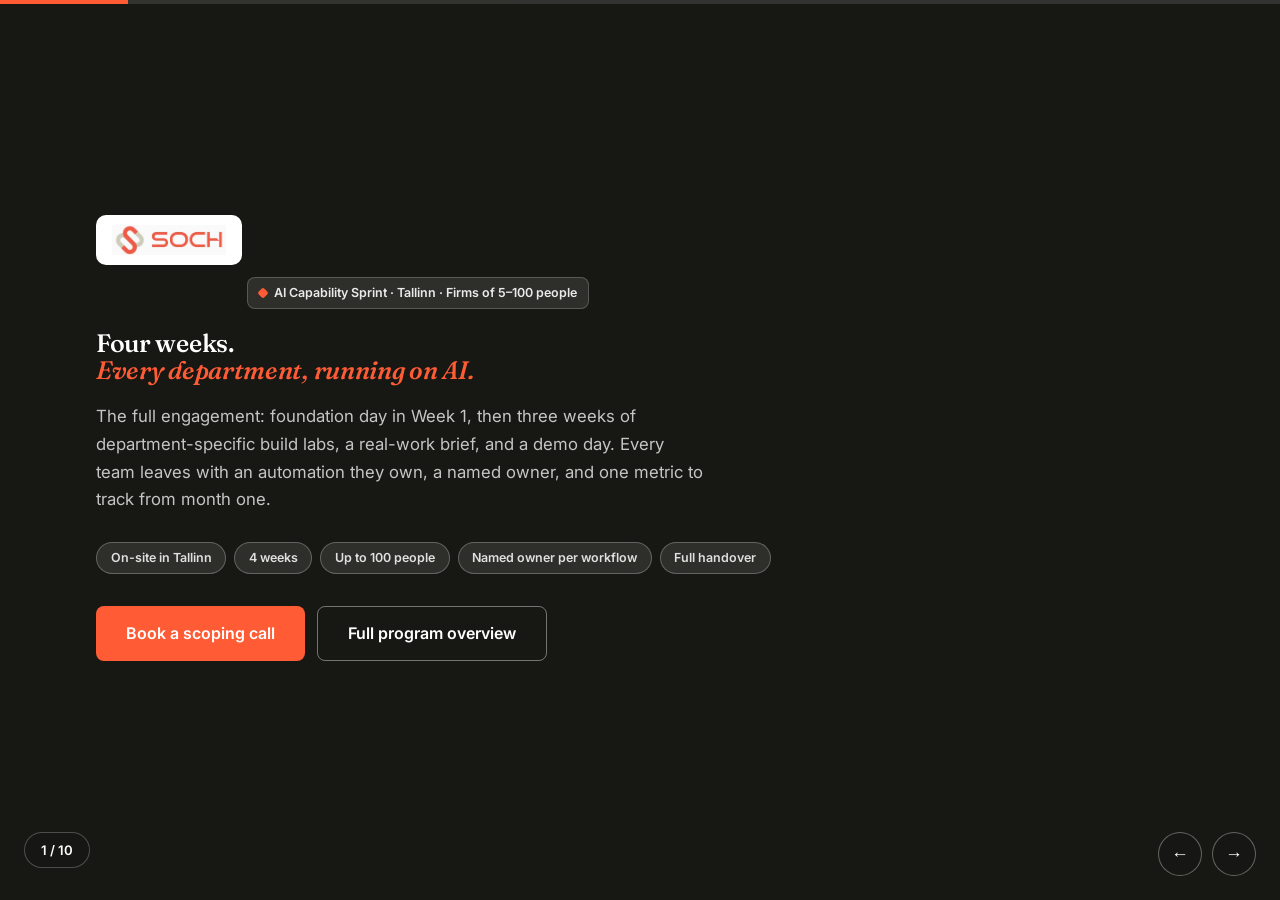
==== ai-capability-sprint.html @ d1f8614a "Update: Redesign all pages to match sochcatalystweb design system - New shared design system: assets" ====
<!DOCTYPE html>
<html lang="en">
<head>
<meta charset="UTF-8">
<meta name="viewport" content="width=device-width, initial-scale=1.0">
<title>AI Capability Sprint — Soch</title>
<meta name="description" content="Four weeks. Every department builds its own automation. Named owner per workflow, one metric per team, full handover — Tallinn firms of 5–100 people.">
<link rel="preconnect" href="https://fonts.googleapis.com">
<link rel="preconnect" href="https://fonts.gstatic.com" crossorigin>
<link href="https://fonts.googleapis.com/css2?family=Fraunces:ital,opsz,wght@0,9..144,400;0,9..144,540;1,9..144,540&family=Inter:wght@400;500;600;700&display=swap" rel="stylesheet">
<style>
:root{
  --brand:#ff5c35;--brand-dark:#e8431b;
  --ink:#1c2b26;--slate:#4c534f;--muted:#7a817d;
  --mist:#f6f2ea;--line:#e7e2d7;
  --forest:#103129;--charcoal:#171814;
  --white:#ffffff;
  --ease:cubic-bezier(0.22,1,0.36,1);
}
*{margin:0;padding:0;box-sizing:border-box}
html,body{height:100%;overflow:hidden}
body{font-family:'Inter',ui-sans-serif,system-ui,sans-serif;font-size:1.05rem;line-height:1.6;background:var(--charcoal);color:var(--slate);-webkit-font-smoothing:antialiased}
h1,h2,h3{font-family:'Fraunces',Georgia,serif;font-weight:540;letter-spacing:-0.012em;line-height:1.08;color:var(--ink)}
h1{font-size:clamp(2.2rem,1.4rem+3.2vw,4rem)}
h2{font-size:clamp(1.7rem,1.2rem+2vw,2.8rem)}
h3{font-size:clamp(1.1rem,1rem+0.4vw,1.4rem);font-weight:560}
img{display:block;max-width:100%}

/* progress bar */
#progress-track{position:fixed;top:0;left:0;height:4px;width:100%;background:rgba(255,255,255,.12);z-index:49}
#progress{position:fixed;top:0;left:0;height:4px;width:0;background:var(--brand);z-index:50;transition:width .4s var(--ease)}

/* slide deck */
.track{display:flex;height:100dvh;transition:transform .55s cubic-bezier(.65,0,.35,1)}
.slide{min-width:100%;height:100dvh;overflow-y:auto;display:flex;align-items:center;justify-content:center;padding:4rem 1.5rem 5.5rem}
.inner{max-width:68rem;width:100%}

/* slide themes */
.slide-dark{background:var(--charcoal);color:var(--white)}
.slide-dark h1,.slide-dark h2,.slide-dark h3{color:var(--white)}
.slide-forest{background:var(--forest);color:var(--white)}
.slide-forest h1,.slide-forest h2,.slide-forest h3{color:var(--white)}
.slide-light{background:var(--mist);color:var(--ink)}
.slide-white{background:var(--white);color:var(--ink)}

/* eyebrow */
.eyebrow{display:inline-flex;align-items:center;gap:.45rem;font-size:.78rem;font-weight:600;color:var(--ink);background:var(--white);border:1px solid var(--line);border-radius:8px;padding:.3rem .7rem;margin-bottom:1.25rem}
.eyebrow::before{content:'';width:.5rem;height:.5rem;border-radius:2px;background:var(--brand);transform:rotate(45deg);flex-shrink:0}
.slide-dark .eyebrow,.slide-forest .eyebrow{background:rgba(255,255,255,.1);border-color:rgba(255,255,255,.2);color:rgba(255,255,255,.9)}
.slide-dark .eyebrow::before,.slide-forest .eyebrow::before{background:var(--brand)}

.lead{font-size:clamp(1rem,.95rem+.28vw,1.15rem);line-height:1.65;color:var(--slate)}
.slide-dark .lead,.slide-forest .lead{color:rgba(255,255,255,.75)}

/* logo tile */
.logo-tile{display:inline-block;background:var(--white);border-radius:10px;padding:.625rem 1rem;margin-bottom:2rem}
.logo-tile img{height:30px;display:block}

/* brand accent */
.text-brand{color:var(--brand)}
.italic{font-style:italic}

/* chips */
.chips{display:flex;gap:.5rem;flex-wrap:wrap;margin-top:1.75rem}
.chip{display:inline-flex;align-items:center;font-size:.78rem;font-weight:600;color:var(--ink);background:var(--white);border:1px solid var(--line);border-radius:9999px;padding:.3rem .85rem}
.slide-dark .chip,.slide-forest .chip{color:rgba(255,255,255,.85);background:rgba(255,255,255,.1);border-color:rgba(255,255,255,.25)}

/* buttons */
.btn{display:inline-flex;align-items:center;font-size:.95rem;font-weight:600;padding:.72rem 1.5rem;border-radius:.5rem;text-decoration:none;border:none;cursor:pointer;transition:transform .15s,box-shadow .15s,background .2s}
.btn-primary{background:var(--brand);color:#fff}
.btn-primary:hover{background:var(--brand-dark);transform:translateY(-1px);box-shadow:0 8px 20px -4px rgba(255,92,53,.35)}
.btn-outline-light{background:transparent;color:#fff;border:1.5px solid rgba(255,255,255,.4)}
.btn-outline-light:hover{background:rgba(255,255,255,.1)}
.btn-dark{background:var(--ink);color:#fff}
.btn-dark:hover{background:#33403b;transform:translateY(-1px)}
.btn-lg{padding:.875rem 1.875rem;font-size:1rem}
.ctas{display:flex;gap:.75rem;flex-wrap:wrap;margin-top:2rem}

/* rule */
.rule{border-top:1px dashed var(--line);margin:1.25rem 0}
.slide-dark .rule,.slide-forest .rule{border-color:rgba(255,255,255,.15)}

/* grid */
.g2{display:grid;gap:1.25rem;grid-template-columns:repeat(auto-fit,minmax(260px,1fr));margin-top:2rem}
.g3{display:grid;gap:1.25rem;grid-template-columns:repeat(auto-fit,minmax(220px,1fr));margin-top:2rem}
.g4{display:grid;gap:1.25rem;grid-template-columns:repeat(auto-fit,minmax(190px,1fr));margin-top:2rem}

/* cards */
.card{background:var(--white);border:1px solid var(--line);border-radius:.875rem;padding:1.5rem}
.slide-dark .card,.slide-forest .card{background:rgba(255,255,255,.07);border-color:rgba(255,255,255,.15)}
.card h3{color:var(--ink);margin-bottom:.5rem}
.slide-dark .card h3,.slide-forest .card h3{color:#fff}
.card p{font-size:.9rem;color:var(--slate)}
.slide-dark .card p,.slide-forest .card p{color:rgba(255,255,255,.7)}

/* big stat */
.big{font-family:'Fraunces',serif;font-weight:540;font-size:clamp(2.5rem,4vw,3.5rem);color:var(--brand);line-height:1;margin-bottom:.5rem}

/* price */
.price-big{font-family:'Fraunces',serif;font-weight:540;font-size:clamp(2.8rem,5vw,4rem);color:var(--brand);line-height:1;margin:1.5rem 0 .5rem}

/* week badge */
.week-badge{display:inline-block;font-family:'Inter',sans-serif;font-size:.72rem;font-weight:700;letter-spacing:.07em;text-transform:uppercase;color:var(--brand);border:1.5px solid rgba(255,92,53,.3);border-radius:6px;padding:.25rem .65rem;margin-bottom:1rem}
.slide-white .week-badge,.slide-light .week-badge{color:var(--brand)}
.slide-dark .week-badge,.slide-forest .week-badge{color:var(--brand);border-color:rgba(255,92,53,.4)}

/* check list */
.check{list-style:none;margin-top:1.25rem}
.check li{display:flex;align-items:flex-start;gap:.65rem;font-size:.95rem;color:var(--slate);padding:.35rem 0}
.slide-dark .check li,.slide-forest .check li{color:rgba(255,255,255,.8)}
.check li::before{content:'';flex-shrink:0;width:.85rem;height:.5rem;margin-top:.45rem;transform:rotate(-45deg);border-left:2.5px solid var(--brand);border-bottom:2.5px solid var(--brand)}

/* week module */
.week-card{background:var(--white);border:1px solid var(--line);border-radius:.875rem;padding:1.75rem;position:relative}
.slide-dark .week-card,.slide-forest .week-card{background:rgba(255,255,255,.07);border-color:rgba(255,255,255,.15)}
.week-card h3{color:var(--ink);margin:0 0 .5rem;font-size:1.1rem}
.slide-dark .week-card h3,.slide-forest .week-card h3{color:#fff}
.week-card p{font-size:.88rem;color:var(--slate)}
.slide-dark .week-card p,.slide-forest .week-card p{color:rgba(255,255,255,.65)}
.week-num{font-family:'Fraunces',serif;font-size:3rem;font-weight:540;color:var(--brand);opacity:.25;position:absolute;top:.75rem;right:1rem;line-height:1}

/* timeline */
.phases{display:flex;flex-direction:column;gap:1.25rem;margin-top:2rem}
.phase{display:grid;grid-template-columns:6rem 1fr;gap:1.5rem;align-items:start}
.phase-num{font-family:'Fraunces',serif;font-size:1.1rem;font-weight:540;color:var(--brand)}
.phase-label{font-family:'Inter',sans-serif;font-size:.7rem;font-weight:700;letter-spacing:.07em;text-transform:uppercase;color:var(--muted);margin-bottom:.15rem}
.slide-dark .phase-label,.slide-forest .phase-label{color:rgba(255,255,255,.45)}
.phase h3{font-size:1rem;margin-bottom:.25rem;font-family:'Inter',sans-serif;font-weight:600}
.phase p{font-size:.88rem;color:var(--slate)}
.slide-dark .phase p,.slide-forest .phase p{color:rgba(255,255,255,.65)}
.slide-light .phase h3,.slide-white .phase h3{color:var(--ink)}
.slide-dark .phase h3,.slide-forest .phase h3{color:#fff}
.rule-h{border-top:1px dashed rgba(255,255,255,.15);margin:.75rem 0}
.slide-white .rule-h,.slide-light .rule-h{border-color:var(--line)}

/* HUD */
.hud{position:fixed;bottom:1.5rem;right:1.5rem;display:flex;gap:.625rem;z-index:60}
.hud button{width:2.75rem;height:2.75rem;border-radius:50%;border:1.5px solid rgba(244,243,237,.35);background:rgba(23,24,20,.7);color:#fff;font-size:1.1rem;cursor:pointer;display:flex;align-items:center;justify-content:center;transition:background .15s,border-color .15s;backdrop-filter:blur(6px)}
.hud button:hover{background:var(--brand);border-color:var(--brand)}
#counter{position:fixed;bottom:2rem;left:1.5rem;z-index:60;font-family:'Inter',sans-serif;font-weight:600;font-size:.82rem;color:#fff;background:rgba(23,24,20,.7);border:1.5px solid rgba(244,243,237,.25);padding:.4rem 1rem;border-radius:9999px;backdrop-filter:blur(6px)}

@media(max-width:640px){.slide{padding:3.5rem 1.25rem 6rem}.hud button{width:2.5rem;height:2.5rem}.phase{grid-template-columns:1fr}}
</style>
</head>
<body>

<div id="progress-track"></div>
<div id="progress"></div>

<div class="track" id="track">

  <!-- 1 · HERO -->
  <section class="slide slide-dark">
    <div class="inner">
      <div class="logo-tile"><img src="assets/logo-lockup.png" alt="Soch"></div>
      <span class="eyebrow">AI Capability Sprint · Tallinn · Firms of 5–100 people</span>
      <h1>Four weeks.<br><em class="italic text-brand">Every department, running on AI.</em></h1>
      <p class="lead" style="margin-top:1.25rem;max-width:38rem">The full engagement: foundation day in Week 1, then three weeks of department-specific build labs, a real-work brief, and a demo day. Every team leaves with an automation they own, a named owner, and one metric to track from month one.</p>
      <div class="chips">
        <span class="chip">On-site in Tallinn</span>
        <span class="chip">4 weeks</span>
        <span class="chip">Up to 100 people</span>
        <span class="chip">Named owner per workflow</span>
        <span class="chip">Full handover</span>
      </div>
      <div class="ctas">
        <a class="btn btn-primary btn-lg" href="index.html#enquire">Book a scoping call</a>
        <a class="btn btn-outline-light btn-lg" href="index.html#program">Full program overview</a>
      </div>
    </div>
  </section>

  <!-- 2 · WHAT IS THIS -->
  <section class="slide slide-light">
    <div class="inner">
      <span class="eyebrow">The track</span>
      <h2>Setup Day is week one.<br><em class="italic text-brand">The Sprint is all four.</em></h2>
      <p class="lead" style="margin-top:1rem;max-width:42rem">The AI Setup Day installs the foundation — Claude on every device, Workspace connected, first automations running. The Capability Sprint extends that into a structured four-week programme where each department builds its own capability on its own real work.</p>
      <div class="g2" style="margin-top:2rem">
        <div class="card">
          <h3>AI Setup Day alone</h3>
          <p>One on-site day. Everyone set up. Good if you want the foundation fast and your team will take it forward independently.</p>
        </div>
        <div class="card">
          <h3>AI Capability Sprint (this)</h3>
          <p>Four weeks. Each department builds its own assistant on its actual work — not toy examples. Ends with a demo day and a handover pack the firm owns permanently.</p>
        </div>
      </div>
    </div>
  </section>

  <!-- 3 · THE FOUR WEEKS -->
  <section class="slide slide-white">
    <div class="inner">
      <span class="eyebrow">The programme</span>
      <h2>Four weeks.<br><em class="italic text-brand">Structured to stick.</em></h2>
      <div class="g4" style="margin-top:2rem">
        <div class="week-card"><div class="week-num">1</div><span class="week-badge">Week 1</span><h3>Foundation Day</h3><p>On-site in Tallinn. Claude on every device, Workspace connected, n8n workspace stood up, first automation live. Data-handling walkthrough + AI use policy.</p></div>
        <div class="week-card"><div class="week-num">2</div><span class="week-badge">Week 2</span><h3>Build Labs</h3><p>Each department splits into tracks and builds its own assistant — drafting, analysis, client comms, reporting. Every lab runs on your real work and real documents.</p></div>
        <div class="week-card"><div class="week-num">3</div><span class="week-badge">Week 3</span><h3>Real-Work Brief</h3><p>Each person runs one real deliverable through the new setup during a normal week. Time logged before and after. Review session tunes what didn't work perfectly.</p></div>
        <div class="week-card"><div class="week-num">4</div><span class="week-badge">Week 4</span><h3>Demo Day</h3><p>Each team demos its automation to the whole firm. Named owners confirmed, metrics set. Handover pack delivered — prompts, workflows, policies — owned in-house forever.</p></div>
      </div>
    </div>
  </section>

  <!-- 4 · WEEK 1 DETAIL -->
  <section class="slide slide-dark">
    <div class="inner">
      <span class="eyebrow">Week 1 · Foundation Day</span>
      <h2>Everyone set up.<br><em class="italic text-brand">Before we leave the building.</em></h2>
      <p class="lead" style="margin-top:1rem;max-width:40rem">The foundation day is the same across all industries and firm sizes. By the end of 3.5 hours on-site, every person in the session has:</p>
      <div class="g2" style="margin-top:1.75rem">
        <div class="card">
          <ul class="check">
            <li>Claude Code installed and configured on their device</li>
            <li>Google Workspace fully connected (Gmail, Drive, Sheets, Calendar)</li>
            <li>Their firm's n8n workspace stood up and tested</li>
          </ul>
        </div>
        <div class="card">
          <ul class="check">
            <li>At least one automation running on their actual work</li>
            <li>Data-handling and confidentiality walkthrough completed</li>
            <li>Firm's one-page AI use policy reviewed and adopted</li>
            <li>Clear next step per person going into Week 2</li>
          </ul>
        </div>
      </div>
    </div>
  </section>

  <!-- 5 · WEEK 2 DETAIL -->
  <section class="slide slide-forest">
    <div class="inner">
      <span class="eyebrow">Week 2 · Build Labs</span>
      <h2>Each team builds<br><em class="italic text-brand">its own assistant.</em></h2>
      <p class="lead" style="margin-top:1rem;max-width:42rem">The firm splits into department tracks. Each track works through hands-on labs on its actual work — fully guided at first, independent by the end of the session. What gets built depends on the industry curriculum:</p>
      <div class="g2" style="margin-top:1.75rem">
        <div class="card"><h3>Law firms</h3><p>Drafting engine on your templates + precedents, document review, research memo protocol, insolvency filing automation.</p></div>
        <div class="card"><h3>Accounting &amp; fintech</h3><p>Document intake &amp; classification, client communication desk, month-end close assistant, onboarding &amp; KYC pack builder.</p></div>
        <div class="card"><h3>HR &amp; recruitment</h3><p>CV screening against your scorecards, interview-note synthesis, outreach in each consultant's voice, market mapping &amp; longlists.</p></div>
        <div class="card"><h3>Marketing &amp; creative</h3><p>Tone-of-voice engine per client, brief and proposal scaffolding, self-writing client reports, content variant production at scale.</p></div>
      </div>
    </div>
  </section>

  <!-- 6 · WEEK 3 DETAIL -->
  <section class="slide slide-light">
    <div class="inner">
      <span class="eyebrow">Week 3 · Real-Work Brief</span>
      <h2>The week the skill<br><em class="italic text-brand">becomes yours.</em></h2>
      <p class="lead" style="margin-top:1rem;max-width:40rem">This is the week that separates a sprint from a workshop. Each person applies everything from Week 2 to one real client deliverable during a normal working week — with time logged before and after.</p>
      <div class="g3" style="margin-top:2rem">
        <div class="card"><h3>Pick one real thing</h3><p>Not a practice exercise. A live deliverable: a pleading, a month-end report, a role shortlist, a campaign variant pack. Real output, real deadline.</p></div>
        <div class="card"><h3>Log the time</h3><p>Before-and-after time per task. The number that comes out of this week is the metric each team tracks from month one — set against a real baseline.</p></div>
        <div class="card"><h3>Review and tune</h3><p>The review session goes through what worked, what didn't, and where the workflow or prompt needs adjusting. Nothing ships to clients without sign-off.</p></div>
      </div>
    </div>
  </section>

  <!-- 7 · WEEK 4 DETAIL -->
  <section class="slide slide-white">
    <div class="inner">
      <span class="eyebrow">Week 4 · Demo Day &amp; Handover</span>
      <h2>Owned, measured,<br><em class="italic text-brand">handed over.</em></h2>
      <p class="lead" style="margin-top:1rem;max-width:40rem">The final week is a demo and a transfer, not a graduation ceremony. Every automation gets a named owner, a tracked metric, and ends up in a handover pack the firm keeps permanently.</p>
      <div class="phases" style="margin-top:1.75rem">
        <div class="phase">
          <div><div class="phase-label">Morning</div><div class="phase-num">Demo</div></div>
          <div><h3>Each team presents</h3><p>Every department demos its working automation to the whole firm — live, on real work. Named owner introduced alongside each workflow.</p></div>
        </div>
        <div class="rule-h"></div>
        <div class="phase">
          <div><div class="phase-label">Afternoon</div><div class="phase-num">Metrics</div></div>
          <div><h3>One number per team</h3><p>Time-to-shortlist, minutes per client file, drafting hours per matter, report turnaround — each team's metric agreed and baseline logged from the Week 3 brief.</p></div>
        </div>
        <div class="rule-h"></div>
        <div class="phase">
          <div><div class="phase-label">Handover</div><div class="phase-num">Pack</div></div>
          <div><h3>Prompt library, workflows, policy</h3><p>Everything documented and transferred: prompt library, n8n workflow files, AI use policy, scorecard templates, TOV projects — all in your Drive, owned by your team, zero dependency on Soch.</p></div>
        </div>
      </div>
    </div>
  </section>

  <!-- 8 · WHO IT'S FOR -->
  <section class="slide slide-dark">
    <div class="inner">
      <span class="eyebrow">Who this is for</span>
      <h2>The Sprint is the right track<br><em class="italic text-brand">when setup isn't enough.</em></h2>
      <div class="g2" style="margin-top:2rem">
        <div>
          <h3 style="color:#fff;margin-bottom:1rem">This is for you if…</h3>
          <ul class="check">
            <li>You have 5–100 people in your firm</li>
            <li>You want each function to build its own automation — not just use Claude personally</li>
            <li>You want a named owner and a tracked metric from each department</li>
            <li>You want to end with a handover pack your team owns, with no dependency on Soch</li>
            <li>You want a demo day the whole firm attends — proof of capability, not just training</li>
          </ul>
        </div>
        <div>
          <h3 style="color:#fff;margin-bottom:1rem">Consider the Setup Day instead if…</h3>
          <ul class="check">
            <li>You have under 30 people and want everyone set up in a single session</li>
            <li>You're confident your team will self-direct from the foundation</li>
            <li>You'd rather start with a lower commitment and add the build labs later</li>
          </ul>
          <div class="rule"></div>
          <p style="font-size:.88rem;color:rgba(255,255,255,.55)">We'll recommend the right track on the scoping call. If we think the Setup Day is better for your situation, we'll say so.</p>
        </div>
      </div>
    </div>
  </section>

  <!-- 9 · PRICING -->
  <section class="slide slide-forest">
    <div class="inner" style="text-align:center;max-width:44rem">
      <span class="eyebrow">Pricing</span>
      <h2>One flat fee.<br><em class="italic text-brand">Agreed before you commit.</em></h2>
      <div class="price-big">€7,000–12,000</div>
      <p class="lead">Flat, per company, all-in for all four weeks. Where you land in the range depends on team size and how many departments we run in parallel. You get the exact number on the scoping call — before you commit to anything.</p>
      <div class="rule"></div>
      <div class="g3" style="text-align:left">
        <div class="card"><div class="big">4</div><h3>weeks total</h3><p>Foundation day + labs + real-work brief + demo day.</p></div>
        <div class="card"><div class="big">100</div><h3>max team size</h3><p>Larger firms split into department cohorts across the 4 weeks.</p></div>
        <div class="card"><div class="big">0</div><h3>hidden extras</h3><p>No day rates, no scope creep, no ongoing retainer required.</p></div>
      </div>
    </div>
  </section>

  <!-- 10 · NEXT STEP -->
  <section class="slide slide-dark">
    <div class="inner" style="text-align:center;max-width:44rem">
      <span class="eyebrow">Get started</span>
      <h2>Book a 30-minute scoping call.<br><em class="italic text-brand">No commitment required.</em></h2>
      <p class="lead" style="margin-top:1.25rem">We'll confirm the Sprint is the right fit, agree the exact price, set a start date in Tallinn, and tell you which industry curriculum applies to your firm. No obligation — if the Setup Day is better for your size, we'll say so on the call.</p>
      <div class="ctas" style="justify-content:center;margin-top:2rem">
        <a class="btn btn-primary btn-lg" href="index.html#enquire">Book a scoping call</a>
        <a class="btn btn-outline-light btn-lg" href="index.html">Back to full site</a>
      </div>
      <p style="margin-top:1.5rem;font-size:.85rem;color:rgba(255,255,255,.45)">hello@withsoch.com · Tallinn, Estonia</p>
    </div>
  </section>

</div><!-- /track -->

<div id="counter">1 / 10</div>
<div class="hud">
  <button id="prev" aria-label="Previous slide">&#8592;</button>
  <button id="next" aria-label="Next slide">&#8594;</button>
</div>

<script>
(function(){
  var track=document.getElementById('track');
  var slides=track.querySelectorAll('.slide');
  var total=slides.length;
  var cur=0;
  var prog=document.getElementById('progress');
  var counter=document.getElementById('counter');

  function go(n){
    cur=Math.max(0,Math.min(total-1,n));
    track.style.transform='translateX(-'+cur*100+'%)';
    prog.style.width=(((cur+1)/total)*100)+'%';
    counter.textContent=(cur+1)+' / '+total;
  }
  go(0);

  document.getElementById('next').addEventListener('click',function(){go(cur+1);});
  document.getElementById('prev').addEventListener('click',function(){go(cur-1);});

  document.addEventListener('keydown',function(e){
    if(e.key==='ArrowRight'||e.key==='ArrowDown')go(cur+1);
    if(e.key==='ArrowLeft'||e.key==='ArrowUp')go(cur-1);
    if(e.key==='f'||e.key==='F'){if(!document.fullscreenElement)document.documentElement.requestFullscreen();else document.exitFullscreen();}
  });

  var tx=0;
  document.addEventListener('touchstart',function(e){tx=e.touches[0].clientX;},{passive:true});
  document.addEventListener('touchend',function(e){
    var dx=e.changedTouches[0].clientX-tx;
    if(Math.abs(dx)>50){go(dx<0?cur+1:cur-1);}
  },{passive:true});
})();
</script>
</body>
</html>
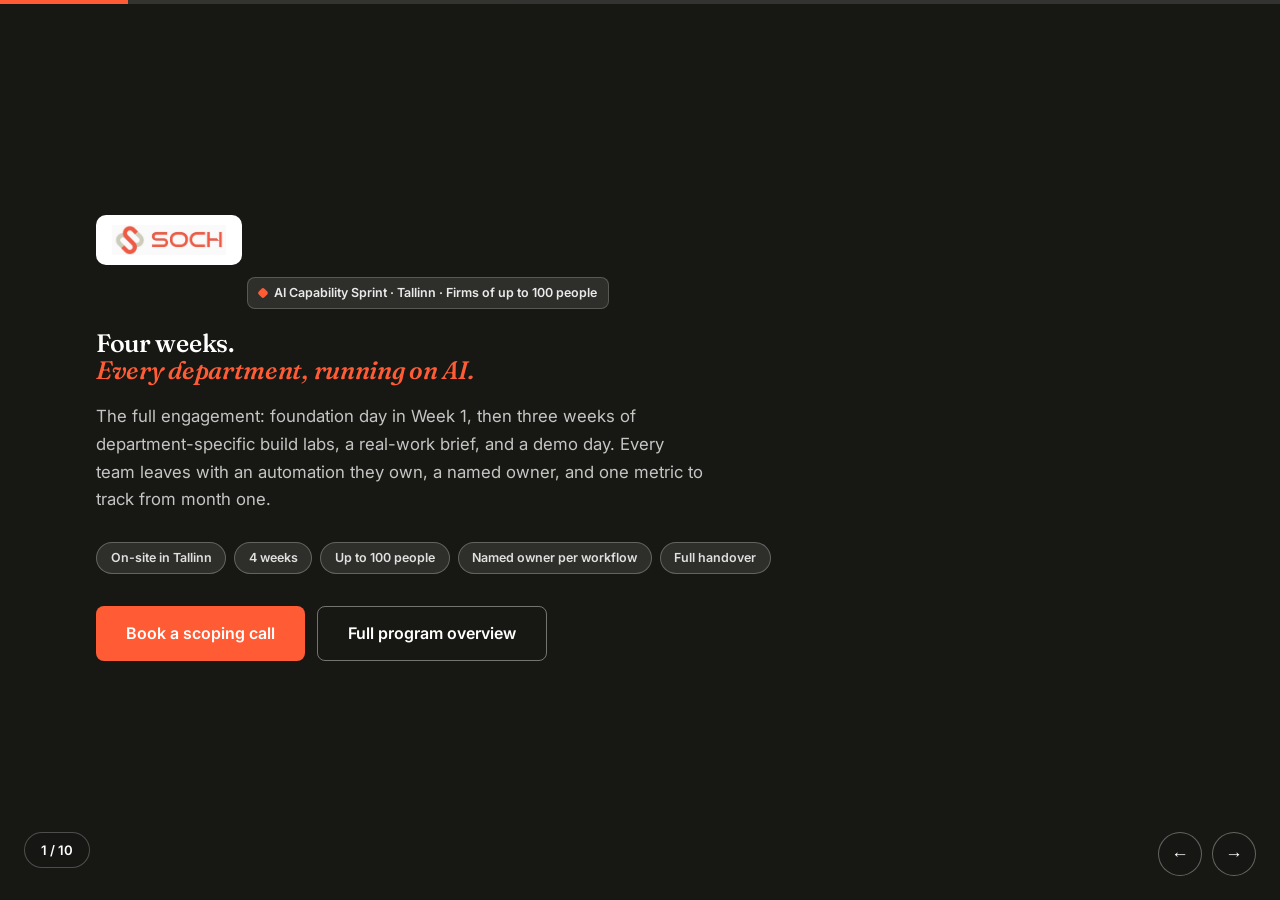
==== commit 2c838e67: "Fix: visual cascade + content audit fixes across all pages Visual: - soch.css: removed bg from .hero" ====
--- a/ai-capability-sprint.html
+++ b/ai-capability-sprint.html
@@ -4,7 +4,7 @@
 <meta charset="UTF-8">
 <meta name="viewport" content="width=device-width, initial-scale=1.0">
 <title>AI Capability Sprint — Soch</title>
-<meta name="description" content="Four weeks. Every department builds its own automation. Named owner per workflow, one metric per team, full handover — Tallinn firms of 5–100 people.">
+<meta name="description" content="Four weeks. Every department builds its own automation. Named owner per workflow, one metric per team, full handover — Tallinn firms of up to 100 people.">
 <link rel="preconnect" href="https://fonts.googleapis.com">
 <link rel="preconnect" href="https://fonts.gstatic.com" crossorigin>
 <link href="https://fonts.googleapis.com/css2?family=Fraunces:ital,opsz,wght@0,9..144,400;0,9..144,540;1,9..144,540&family=Inter:wght@400;500;600;700&display=swap" rel="stylesheet">
@@ -153,7 +153,7 @@
   <section class="slide slide-dark">
     <div class="inner">
       <div class="logo-tile"><img src="assets/logo-lockup.png" alt="Soch"></div>
-      <span class="eyebrow">AI Capability Sprint · Tallinn · Firms of 5–100 people</span>
+      <span class="eyebrow">AI Capability Sprint · Tallinn · Firms of up to 100 people</span>
       <h1>Four weeks.<br><em class="italic text-brand">Every department, running on AI.</em></h1>
       <p class="lead" style="margin-top:1.25rem;max-width:38rem">The full engagement: foundation day in Week 1, then three weeks of department-specific build labs, a real-work brief, and a demo day. Every team leaves with an automation they own, a named owner, and one metric to track from month one.</p>
       <div class="chips">
@@ -292,7 +292,7 @@
         <div>
           <h3 style="color:#fff;margin-bottom:1rem">This is for you if…</h3>
           <ul class="check">
-            <li>You have 5–100 people in your firm</li>
+            <li>You have up to 100 people in your firm</li>
             <li>You want each function to build its own automation — not just use Claude personally</li>
             <li>You want a named owner and a tracked metric from each department</li>
             <li>You want to end with a handover pack your team owns, with no dependency on Soch</li>
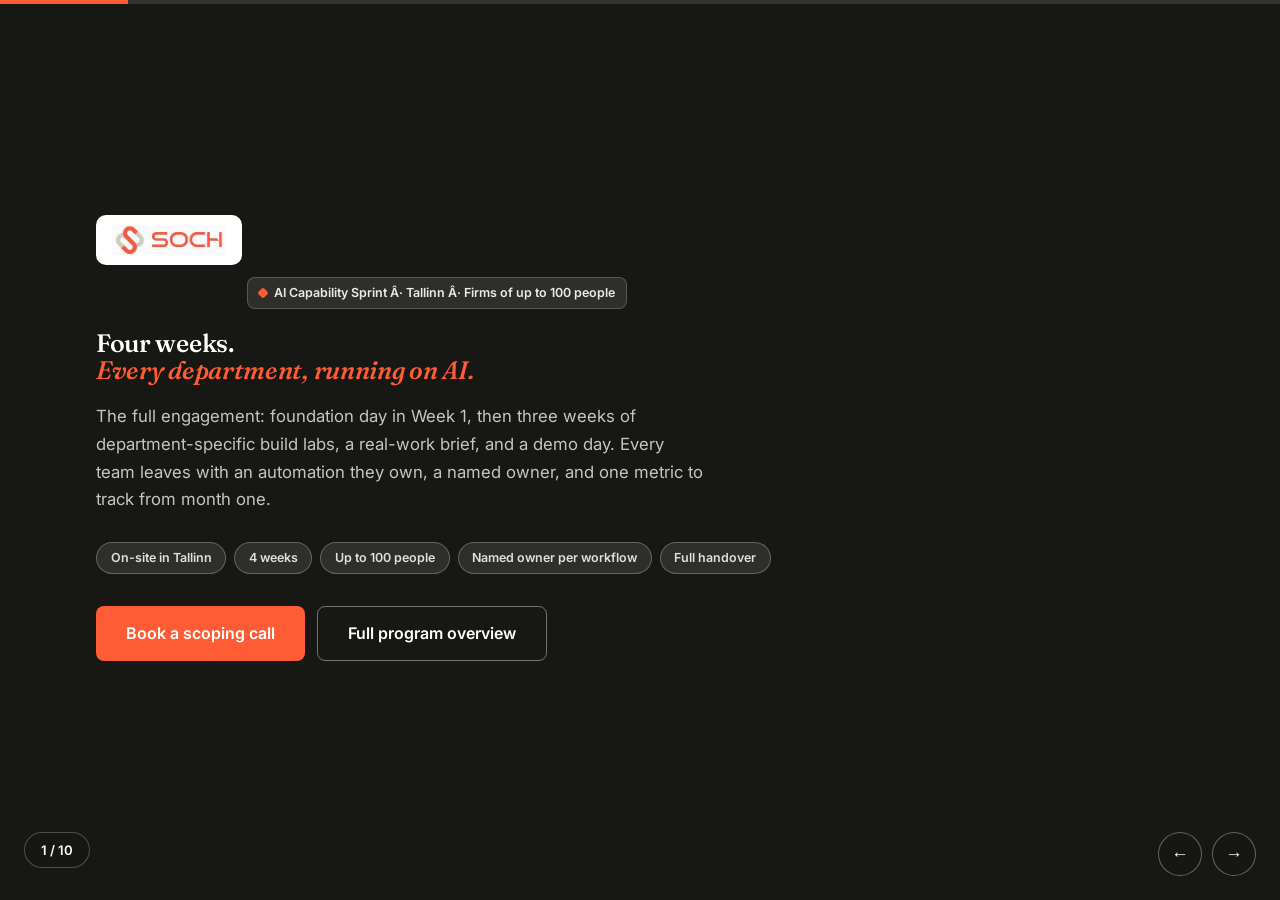
==== commit b24cca76: "Update: replace hello@withsoch.com with info@withsoch.com sitewide" ====
--- a/ai-capability-sprint.html
+++ b/ai-capability-sprint.html
@@ -1,10 +1,10 @@
-<!DOCTYPE html>
+﻿<!DOCTYPE html>
 <html lang="en">
 <head>
 <meta charset="UTF-8">
 <meta name="viewport" content="width=device-width, initial-scale=1.0">
-<title>AI Capability Sprint — Soch</title>
-<meta name="description" content="Four weeks. Every department builds its own automation. Named owner per workflow, one metric per team, full handover — Tallinn firms of up to 100 people.">
+<title>AI Capability Sprint â€” Soch</title>
+<meta name="description" content="Four weeks. Every department builds its own automation. Named owner per workflow, one metric per team, full handover â€” Tallinn firms of up to 100 people.">
 <link rel="preconnect" href="https://fonts.googleapis.com">
 <link rel="preconnect" href="https://fonts.gstatic.com" crossorigin>
 <link href="https://fonts.googleapis.com/css2?family=Fraunces:ital,opsz,wght@0,9..144,400;0,9..144,540;1,9..144,540&family=Inter:wght@400;500;600;700&display=swap" rel="stylesheet">
@@ -149,11 +149,11 @@
 
 <div class="track" id="track">
 
-  <!-- 1 · HERO -->
+  <!-- 1 Â· HERO -->
   <section class="slide slide-dark">
     <div class="inner">
       <div class="logo-tile"><img src="assets/logo-lockup.png" alt="Soch"></div>
-      <span class="eyebrow">AI Capability Sprint · Tallinn · Firms of up to 100 people</span>
+      <span class="eyebrow">AI Capability Sprint Â· Tallinn Â· Firms of up to 100 people</span>
       <h1>Four weeks.<br><em class="italic text-brand">Every department, running on AI.</em></h1>
       <p class="lead" style="margin-top:1.25rem;max-width:38rem">The full engagement: foundation day in Week 1, then three weeks of department-specific build labs, a real-work brief, and a demo day. Every team leaves with an automation they own, a named owner, and one metric to track from month one.</p>
       <div class="chips">
@@ -170,12 +170,12 @@
     </div>
   </section>
 
-  <!-- 2 · WHAT IS THIS -->
+  <!-- 2 Â· WHAT IS THIS -->
   <section class="slide slide-light">
     <div class="inner">
       <span class="eyebrow">The track</span>
       <h2>Setup Day is week one.<br><em class="italic text-brand">The Sprint is all four.</em></h2>
-      <p class="lead" style="margin-top:1rem;max-width:42rem">The AI Setup Day installs the foundation — Claude on every device, Workspace connected, first automations running. The Capability Sprint extends that into a structured four-week programme where each department builds its own capability on its own real work.</p>
+      <p class="lead" style="margin-top:1rem;max-width:42rem">The AI Setup Day installs the foundation â€” Claude on every device, Workspace connected, first automations running. The Capability Sprint extends that into a structured four-week programme where each department builds its own capability on its own real work.</p>
       <div class="g2" style="margin-top:2rem">
         <div class="card">
           <h3>AI Setup Day alone</h3>
@@ -183,44 +183,44 @@
         </div>
         <div class="card">
           <h3>AI Capability Sprint (this)</h3>
-          <p>Four weeks. Each department builds its own assistant on its actual work — not toy examples. Ends with a demo day and a handover pack the firm owns permanently.</p>
-        </div>
-      </div>
-    </div>
-  </section>
-
-  <!-- 3 · THE FOUR WEEKS -->
+          <p>Four weeks. Each department builds its own assistant on its actual work â€” not toy examples. Ends with a demo day and a handover pack the firm owns permanently.</p>
+        </div>
+      </div>
+    </div>
+  </section>
+
+  <!-- 3 Â· THE FOUR WEEKS -->
   <section class="slide slide-white">
     <div class="inner">
       <span class="eyebrow">The programme</span>
       <h2>Four weeks.<br><em class="italic text-brand">Structured to stick.</em></h2>
       <div class="g4" style="margin-top:2rem">
         <div class="week-card"><div class="week-num">1</div><span class="week-badge">Week 1</span><h3>Foundation Day</h3><p>On-site in Tallinn. Claude on every device, Workspace connected, n8n workspace stood up, first automation live. Data-handling walkthrough + AI use policy.</p></div>
-        <div class="week-card"><div class="week-num">2</div><span class="week-badge">Week 2</span><h3>Build Labs</h3><p>Each department splits into tracks and builds its own assistant — drafting, analysis, client comms, reporting. Every lab runs on your real work and real documents.</p></div>
+        <div class="week-card"><div class="week-num">2</div><span class="week-badge">Week 2</span><h3>Build Labs</h3><p>Each department splits into tracks and builds its own assistant â€” drafting, analysis, client comms, reporting. Every lab runs on your real work and real documents.</p></div>
         <div class="week-card"><div class="week-num">3</div><span class="week-badge">Week 3</span><h3>Real-Work Brief</h3><p>Each person runs one real deliverable through the new setup during a normal week. Time logged before and after. Review session tunes what didn't work perfectly.</p></div>
-        <div class="week-card"><div class="week-num">4</div><span class="week-badge">Week 4</span><h3>Demo Day</h3><p>Each team demos its automation to the whole firm. Named owners confirmed, metrics set. Handover pack delivered — prompts, workflows, policies — owned in-house forever.</p></div>
-      </div>
-    </div>
-  </section>
-
-  <!-- 4 · WEEK 1 DETAIL -->
+        <div class="week-card"><div class="week-num">4</div><span class="week-badge">Week 4</span><h3>Demo Day</h3><p>Each team demos its automation to the whole firm. Named owners confirmed, metrics set. Handover pack delivered â€” prompts, workflows, policies â€” owned in-house forever.</p></div>
+      </div>
+    </div>
+  </section>
+
+  <!-- 4 Â· WEEK 1 DETAIL -->
   <section class="slide slide-dark">
     <div class="inner">
-      <span class="eyebrow">Week 1 · Foundation Day</span>
+      <span class="eyebrow">Week 1 Â· Foundation Day</span>
       <h2>Everyone set up.<br><em class="italic text-brand">Before we leave the building.</em></h2>
       <p class="lead" style="margin-top:1rem;max-width:40rem">The foundation day is the same across all industries and firm sizes. By the end of 3.5 hours on-site, every person in the session has:</p>
       <div class="g2" style="margin-top:1.75rem">
         <div class="card">
           <ul class="check">
-            <li>Claude Code installed and configured on their device</li>
+            <li>Claude.ai Team account set up and configured</li>
+            <li>Claude Projects loaded with the firm's templates, tone guide and SOPs</li>
             <li>Google Workspace fully connected (Gmail, Drive, Sheets, Calendar)</li>
-            <li>Their firm's n8n workspace stood up and tested</li>
           </ul>
         </div>
         <div class="card">
           <ul class="check">
-            <li>At least one automation running on their actual work</li>
-            <li>Data-handling and confidentiality walkthrough completed</li>
+            <li>n8n workspace stood up with Soch's first automation deployed</li>
+            <li>Data-handling walkthrough and hallucination protocol covered</li>
             <li>Firm's one-page AI use policy reviewed and adopted</li>
             <li>Clear next step per person going into Week 2</li>
           </ul>
@@ -229,12 +229,12 @@
     </div>
   </section>
 
-  <!-- 5 · WEEK 2 DETAIL -->
+  <!-- 5 Â· WEEK 2 DETAIL -->
   <section class="slide slide-forest">
     <div class="inner">
-      <span class="eyebrow">Week 2 · Build Labs</span>
-      <h2>Each team builds<br><em class="italic text-brand">its own assistant.</em></h2>
-      <p class="lead" style="margin-top:1rem;max-width:42rem">The firm splits into department tracks. Each track works through hands-on labs on its actual work — fully guided at first, independent by the end of the session. What gets built depends on the industry curriculum:</p>
+      <span class="eyebrow">Week 2 Â· Build Labs</span>
+      <h2>Learn to use AI well.<br><em class="italic text-brand">Then own the automations.</em></h2>
+      <p class="lead" style="margin-top:1rem;max-width:42rem">The firm splits into department tracks. Each track focuses first on using Claude well â€” prompting precisely, building Claude Projects with the right context, integrating AI into daily work. Soch arrives with each department's core automations already built in n8n; the labs hand them over and teach the team to modify and extend them. What's covered depends on the industry curriculum:</p>
       <div class="g2" style="margin-top:1.75rem">
         <div class="card"><h3>Law firms</h3><p>Drafting engine on your templates + precedents, document review, research memo protocol, insolvency filing automation.</p></div>
         <div class="card"><h3>Accounting &amp; fintech</h3><p>Document intake &amp; classification, client communication desk, month-end close assistant, onboarding &amp; KYC pack builder.</p></div>
@@ -244,63 +244,63 @@
     </div>
   </section>
 
-  <!-- 6 · WEEK 3 DETAIL -->
+  <!-- 6 Â· WEEK 3 DETAIL -->
   <section class="slide slide-light">
     <div class="inner">
-      <span class="eyebrow">Week 3 · Real-Work Brief</span>
+      <span class="eyebrow">Week 3 Â· Real-Work Brief</span>
       <h2>The week the skill<br><em class="italic text-brand">becomes yours.</em></h2>
-      <p class="lead" style="margin-top:1rem;max-width:40rem">This is the week that separates a sprint from a workshop. Each person applies everything from Week 2 to one real client deliverable during a normal working week — with time logged before and after.</p>
+      <p class="lead" style="margin-top:1rem;max-width:40rem">This is the week that separates a sprint from a workshop. Each person applies everything from Week 2 to one real client deliverable during a normal working week â€” with time logged before and after.</p>
       <div class="g3" style="margin-top:2rem">
         <div class="card"><h3>Pick one real thing</h3><p>Not a practice exercise. A live deliverable: a pleading, a month-end report, a role shortlist, a campaign variant pack. Real output, real deadline.</p></div>
-        <div class="card"><h3>Log the time</h3><p>Before-and-after time per task. The number that comes out of this week is the metric each team tracks from month one — set against a real baseline.</p></div>
+        <div class="card"><h3>Log the time</h3><p>Before-and-after time per task. The number that comes out of this week is the metric each team tracks from month one â€” set against a real baseline.</p></div>
         <div class="card"><h3>Review and tune</h3><p>The review session goes through what worked, what didn't, and where the workflow or prompt needs adjusting. Nothing ships to clients without sign-off.</p></div>
       </div>
     </div>
   </section>
 
-  <!-- 7 · WEEK 4 DETAIL -->
+  <!-- 7 Â· WEEK 4 DETAIL -->
   <section class="slide slide-white">
     <div class="inner">
-      <span class="eyebrow">Week 4 · Demo Day &amp; Handover</span>
+      <span class="eyebrow">Week 4 Â· Demo Day &amp; Handover</span>
       <h2>Owned, measured,<br><em class="italic text-brand">handed over.</em></h2>
       <p class="lead" style="margin-top:1rem;max-width:40rem">The final week is a demo and a transfer, not a graduation ceremony. Every automation gets a named owner, a tracked metric, and ends up in a handover pack the firm keeps permanently.</p>
       <div class="phases" style="margin-top:1.75rem">
         <div class="phase">
           <div><div class="phase-label">Morning</div><div class="phase-num">Demo</div></div>
-          <div><h3>Each team presents</h3><p>Every department demos its working automation to the whole firm — live, on real work. Named owner introduced alongside each workflow.</p></div>
+          <div><h3>Each team presents</h3><p>Every department demos its working automation to the whole firm â€” live, on real work. Named owner introduced alongside each workflow.</p></div>
         </div>
         <div class="rule-h"></div>
         <div class="phase">
           <div><div class="phase-label">Afternoon</div><div class="phase-num">Metrics</div></div>
-          <div><h3>One number per team</h3><p>Time-to-shortlist, minutes per client file, drafting hours per matter, report turnaround — each team's metric agreed and baseline logged from the Week 3 brief.</p></div>
+          <div><h3>One number per team</h3><p>Time-to-shortlist, minutes per client file, drafting hours per matter, report turnaround â€” each team's metric agreed and baseline logged from the Week 3 brief.</p></div>
         </div>
         <div class="rule-h"></div>
         <div class="phase">
           <div><div class="phase-label">Handover</div><div class="phase-num">Pack</div></div>
-          <div><h3>Prompt library, workflows, policy</h3><p>Everything documented and transferred: prompt library, n8n workflow files, AI use policy, scorecard templates, TOV projects — all in your Drive, owned by your team, zero dependency on Soch.</p></div>
-        </div>
-      </div>
-    </div>
-  </section>
-
-  <!-- 8 · WHO IT'S FOR -->
+          <div><h3>Prompt library, workflows, policy</h3><p>Everything documented and transferred: prompt library, n8n workflow files, AI use policy, scorecard templates, TOV projects â€” all in your Drive, owned by your team, zero dependency on Soch.</p></div>
+        </div>
+      </div>
+    </div>
+  </section>
+
+  <!-- 8 Â· WHO IT'S FOR -->
   <section class="slide slide-dark">
     <div class="inner">
       <span class="eyebrow">Who this is for</span>
       <h2>The Sprint is the right track<br><em class="italic text-brand">when setup isn't enough.</em></h2>
       <div class="g2" style="margin-top:2rem">
         <div>
-          <h3 style="color:#fff;margin-bottom:1rem">This is for you if…</h3>
+          <h3 style="color:#fff;margin-bottom:1rem">This is for you ifâ€¦</h3>
           <ul class="check">
             <li>You have up to 100 people in your firm</li>
-            <li>You want each function to build its own automation — not just use Claude personally</li>
+            <li>You want each function to build its own automation â€” not just use Claude personally</li>
             <li>You want a named owner and a tracked metric from each department</li>
             <li>You want to end with a handover pack your team owns, with no dependency on Soch</li>
-            <li>You want a demo day the whole firm attends — proof of capability, not just training</li>
+            <li>You want a demo day the whole firm attends â€” proof of capability, not just training</li>
           </ul>
         </div>
         <div>
-          <h3 style="color:#fff;margin-bottom:1rem">Consider the Setup Day instead if…</h3>
+          <h3 style="color:#fff;margin-bottom:1rem">Consider the Setup Day instead ifâ€¦</h3>
           <ul class="check">
             <li>You have under 30 people and want everyone set up in a single session</li>
             <li>You're confident your team will self-direct from the foundation</li>
@@ -313,13 +313,13 @@
     </div>
   </section>
 
-  <!-- 9 · PRICING -->
+  <!-- 9 Â· PRICING -->
   <section class="slide slide-forest">
     <div class="inner" style="text-align:center;max-width:44rem">
       <span class="eyebrow">Pricing</span>
       <h2>One flat fee.<br><em class="italic text-brand">Agreed before you commit.</em></h2>
-      <div class="price-big">€7,000–12,000</div>
-      <p class="lead">Flat, per company, all-in for all four weeks. Where you land in the range depends on team size and how many departments we run in parallel. You get the exact number on the scoping call — before you commit to anything.</p>
+      <div class="price-big">â‚¬7,000â€“12,000</div>
+      <p class="lead">Flat, per company, all-in for all four weeks. Where you land in the range depends on team size and how many departments we run in parallel. You get the exact number on the scoping call â€” before you commit to anything.</p>
       <div class="rule"></div>
       <div class="g3" style="text-align:left">
         <div class="card"><div class="big">4</div><h3>weeks total</h3><p>Foundation day + labs + real-work brief + demo day.</p></div>
@@ -329,17 +329,17 @@
     </div>
   </section>
 
-  <!-- 10 · NEXT STEP -->
+  <!-- 10 Â· NEXT STEP -->
   <section class="slide slide-dark">
     <div class="inner" style="text-align:center;max-width:44rem">
       <span class="eyebrow">Get started</span>
       <h2>Book a 30-minute scoping call.<br><em class="italic text-brand">No commitment required.</em></h2>
-      <p class="lead" style="margin-top:1.25rem">We'll confirm the Sprint is the right fit, agree the exact price, set a start date in Tallinn, and tell you which industry curriculum applies to your firm. No obligation — if the Setup Day is better for your size, we'll say so on the call.</p>
+      <p class="lead" style="margin-top:1.25rem">We'll confirm the Sprint is the right fit, agree the exact price, set a start date in Tallinn, and tell you which industry curriculum applies to your firm. No obligation â€” if the Setup Day is better for your size, we'll say so on the call.</p>
       <div class="ctas" style="justify-content:center;margin-top:2rem">
         <a class="btn btn-primary btn-lg" href="index.html#enquire">Book a scoping call</a>
         <a class="btn btn-outline-light btn-lg" href="index.html">Back to full site</a>
       </div>
-      <p style="margin-top:1.5rem;font-size:.85rem;color:rgba(255,255,255,.45)">hello@withsoch.com · Tallinn, Estonia</p>
+      <p style="margin-top:1.5rem;font-size:.85rem;color:rgba(255,255,255,.45)">info@withsoch.com Â· Tallinn, Estonia</p>
     </div>
   </section>
 
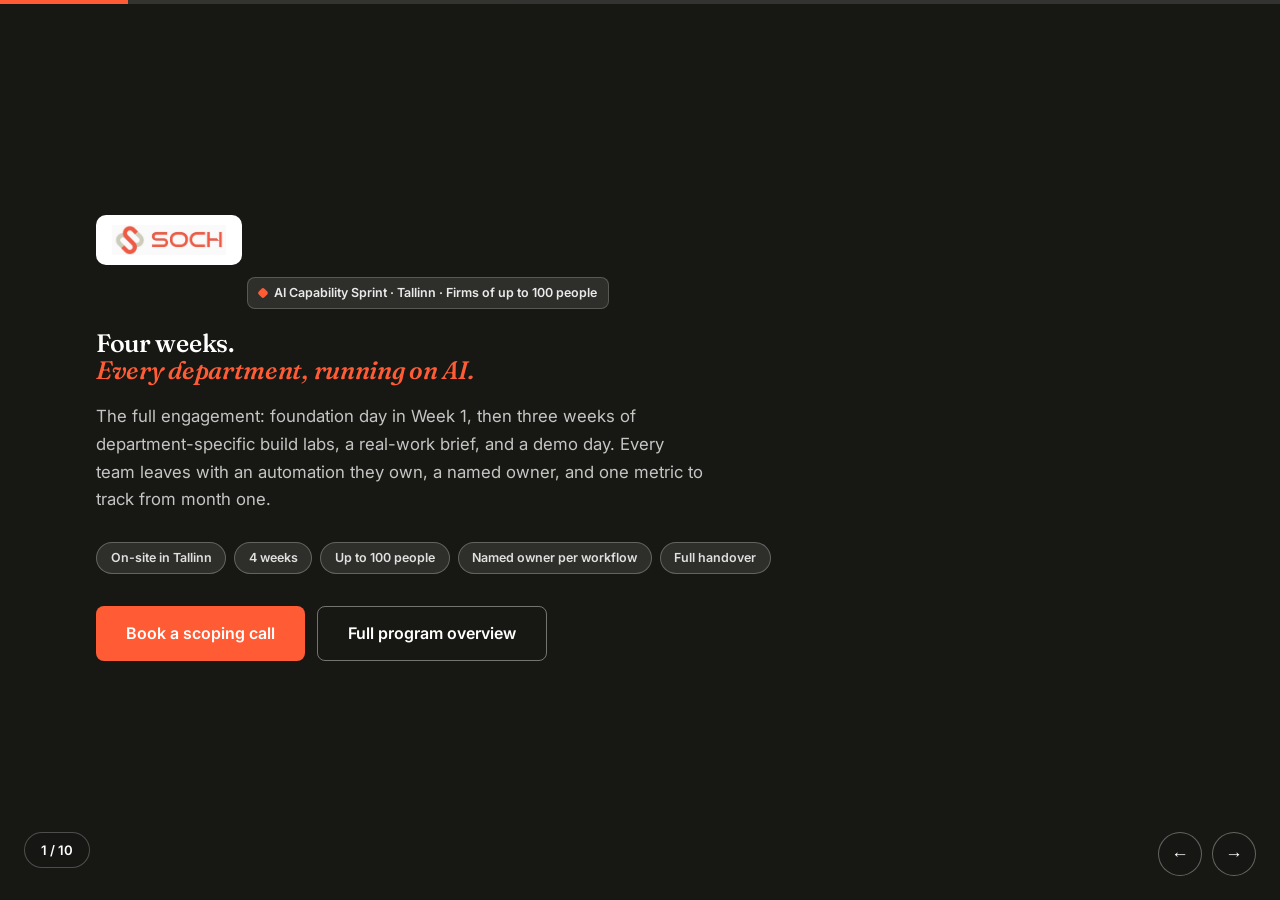
==== commit 9243d158: "Fix: encoding corruption + n8n webhook responseMode + form fetch handler" ====
--- a/ai-capability-sprint.html
+++ b/ai-capability-sprint.html
@@ -1,10 +1,10 @@
-﻿<!DOCTYPE html>
+<!DOCTYPE html>
 <html lang="en">
 <head>
 <meta charset="UTF-8">
 <meta name="viewport" content="width=device-width, initial-scale=1.0">
-<title>AI Capability Sprint â€” Soch</title>
-<meta name="description" content="Four weeks. Every department builds its own automation. Named owner per workflow, one metric per team, full handover â€” Tallinn firms of up to 100 people.">
+<title>AI Capability Sprint — Soch</title>
+<meta name="description" content="Four weeks. Every department builds its own automation. Named owner per workflow, one metric per team, full handover — Tallinn firms of up to 100 people.">
 <link rel="preconnect" href="https://fonts.googleapis.com">
 <link rel="preconnect" href="https://fonts.gstatic.com" crossorigin>
 <link href="https://fonts.googleapis.com/css2?family=Fraunces:ital,opsz,wght@0,9..144,400;0,9..144,540;1,9..144,540&family=Inter:wght@400;500;600;700&display=swap" rel="stylesheet">
@@ -149,11 +149,11 @@
 
 <div class="track" id="track">
 
-  <!-- 1 Â· HERO -->
+  <!-- 1 · HERO -->
   <section class="slide slide-dark">
     <div class="inner">
       <div class="logo-tile"><img src="assets/logo-lockup.png" alt="Soch"></div>
-      <span class="eyebrow">AI Capability Sprint Â· Tallinn Â· Firms of up to 100 people</span>
+      <span class="eyebrow">AI Capability Sprint · Tallinn · Firms of up to 100 people</span>
       <h1>Four weeks.<br><em class="italic text-brand">Every department, running on AI.</em></h1>
       <p class="lead" style="margin-top:1.25rem;max-width:38rem">The full engagement: foundation day in Week 1, then three weeks of department-specific build labs, a real-work brief, and a demo day. Every team leaves with an automation they own, a named owner, and one metric to track from month one.</p>
       <div class="chips">
@@ -170,12 +170,12 @@
     </div>
   </section>
 
-  <!-- 2 Â· WHAT IS THIS -->
+  <!-- 2 · WHAT IS THIS -->
   <section class="slide slide-light">
     <div class="inner">
       <span class="eyebrow">The track</span>
       <h2>Setup Day is week one.<br><em class="italic text-brand">The Sprint is all four.</em></h2>
-      <p class="lead" style="margin-top:1rem;max-width:42rem">The AI Setup Day installs the foundation â€” Claude on every device, Workspace connected, first automations running. The Capability Sprint extends that into a structured four-week programme where each department builds its own capability on its own real work.</p>
+      <p class="lead" style="margin-top:1rem;max-width:42rem">The AI Setup Day installs the foundation — Claude on every device, Workspace connected, first automations running. The Capability Sprint extends that into a structured four-week programme where each department builds its own capability on its own real work.</p>
       <div class="g2" style="margin-top:2rem">
         <div class="card">
           <h3>AI Setup Day alone</h3>
@@ -183,30 +183,30 @@
         </div>
         <div class="card">
           <h3>AI Capability Sprint (this)</h3>
-          <p>Four weeks. Each department builds its own assistant on its actual work â€” not toy examples. Ends with a demo day and a handover pack the firm owns permanently.</p>
-        </div>
-      </div>
-    </div>
-  </section>
-
-  <!-- 3 Â· THE FOUR WEEKS -->
+          <p>Four weeks. Each department builds its own assistant on its actual work — not toy examples. Ends with a demo day and a handover pack the firm owns permanently.</p>
+        </div>
+      </div>
+    </div>
+  </section>
+
+  <!-- 3 · THE FOUR WEEKS -->
   <section class="slide slide-white">
     <div class="inner">
       <span class="eyebrow">The programme</span>
       <h2>Four weeks.<br><em class="italic text-brand">Structured to stick.</em></h2>
       <div class="g4" style="margin-top:2rem">
         <div class="week-card"><div class="week-num">1</div><span class="week-badge">Week 1</span><h3>Foundation Day</h3><p>On-site in Tallinn. Claude on every device, Workspace connected, n8n workspace stood up, first automation live. Data-handling walkthrough + AI use policy.</p></div>
-        <div class="week-card"><div class="week-num">2</div><span class="week-badge">Week 2</span><h3>Build Labs</h3><p>Each department splits into tracks and builds its own assistant â€” drafting, analysis, client comms, reporting. Every lab runs on your real work and real documents.</p></div>
+        <div class="week-card"><div class="week-num">2</div><span class="week-badge">Week 2</span><h3>Build Labs</h3><p>Each department splits into tracks and builds its own assistant — drafting, analysis, client comms, reporting. Every lab runs on your real work and real documents.</p></div>
         <div class="week-card"><div class="week-num">3</div><span class="week-badge">Week 3</span><h3>Real-Work Brief</h3><p>Each person runs one real deliverable through the new setup during a normal week. Time logged before and after. Review session tunes what didn't work perfectly.</p></div>
-        <div class="week-card"><div class="week-num">4</div><span class="week-badge">Week 4</span><h3>Demo Day</h3><p>Each team demos its automation to the whole firm. Named owners confirmed, metrics set. Handover pack delivered â€” prompts, workflows, policies â€” owned in-house forever.</p></div>
-      </div>
-    </div>
-  </section>
-
-  <!-- 4 Â· WEEK 1 DETAIL -->
+        <div class="week-card"><div class="week-num">4</div><span class="week-badge">Week 4</span><h3>Demo Day</h3><p>Each team demos its automation to the whole firm. Named owners confirmed, metrics set. Handover pack delivered — prompts, workflows, policies — owned in-house forever.</p></div>
+      </div>
+    </div>
+  </section>
+
+  <!-- 4 · WEEK 1 DETAIL -->
   <section class="slide slide-dark">
     <div class="inner">
-      <span class="eyebrow">Week 1 Â· Foundation Day</span>
+      <span class="eyebrow">Week 1 · Foundation Day</span>
       <h2>Everyone set up.<br><em class="italic text-brand">Before we leave the building.</em></h2>
       <p class="lead" style="margin-top:1rem;max-width:40rem">The foundation day is the same across all industries and firm sizes. By the end of 3.5 hours on-site, every person in the session has:</p>
       <div class="g2" style="margin-top:1.75rem">
@@ -229,12 +229,12 @@
     </div>
   </section>
 
-  <!-- 5 Â· WEEK 2 DETAIL -->
+  <!-- 5 · WEEK 2 DETAIL -->
   <section class="slide slide-forest">
     <div class="inner">
-      <span class="eyebrow">Week 2 Â· Build Labs</span>
+      <span class="eyebrow">Week 2 · Build Labs</span>
       <h2>Learn to use AI well.<br><em class="italic text-brand">Then own the automations.</em></h2>
-      <p class="lead" style="margin-top:1rem;max-width:42rem">The firm splits into department tracks. Each track focuses first on using Claude well â€” prompting precisely, building Claude Projects with the right context, integrating AI into daily work. Soch arrives with each department's core automations already built in n8n; the labs hand them over and teach the team to modify and extend them. What's covered depends on the industry curriculum:</p>
+      <p class="lead" style="margin-top:1rem;max-width:42rem">The firm splits into department tracks. Each track focuses first on using Claude well — prompting precisely, building Claude Projects with the right context, integrating AI into daily work. Soch arrives with each department's core automations already built in n8n; the labs hand them over and teach the team to modify and extend them. What's covered depends on the industry curriculum:</p>
       <div class="g2" style="margin-top:1.75rem">
         <div class="card"><h3>Law firms</h3><p>Drafting engine on your templates + precedents, document review, research memo protocol, insolvency filing automation.</p></div>
         <div class="card"><h3>Accounting &amp; fintech</h3><p>Document intake &amp; classification, client communication desk, month-end close assistant, onboarding &amp; KYC pack builder.</p></div>
@@ -244,63 +244,63 @@
     </div>
   </section>
 
-  <!-- 6 Â· WEEK 3 DETAIL -->
+  <!-- 6 · WEEK 3 DETAIL -->
   <section class="slide slide-light">
     <div class="inner">
-      <span class="eyebrow">Week 3 Â· Real-Work Brief</span>
+      <span class="eyebrow">Week 3 · Real-Work Brief</span>
       <h2>The week the skill<br><em class="italic text-brand">becomes yours.</em></h2>
-      <p class="lead" style="margin-top:1rem;max-width:40rem">This is the week that separates a sprint from a workshop. Each person applies everything from Week 2 to one real client deliverable during a normal working week â€” with time logged before and after.</p>
+      <p class="lead" style="margin-top:1rem;max-width:40rem">This is the week that separates a sprint from a workshop. Each person applies everything from Week 2 to one real client deliverable during a normal working week — with time logged before and after.</p>
       <div class="g3" style="margin-top:2rem">
         <div class="card"><h3>Pick one real thing</h3><p>Not a practice exercise. A live deliverable: a pleading, a month-end report, a role shortlist, a campaign variant pack. Real output, real deadline.</p></div>
-        <div class="card"><h3>Log the time</h3><p>Before-and-after time per task. The number that comes out of this week is the metric each team tracks from month one â€” set against a real baseline.</p></div>
+        <div class="card"><h3>Log the time</h3><p>Before-and-after time per task. The number that comes out of this week is the metric each team tracks from month one — set against a real baseline.</p></div>
         <div class="card"><h3>Review and tune</h3><p>The review session goes through what worked, what didn't, and where the workflow or prompt needs adjusting. Nothing ships to clients without sign-off.</p></div>
       </div>
     </div>
   </section>
 
-  <!-- 7 Â· WEEK 4 DETAIL -->
+  <!-- 7 · WEEK 4 DETAIL -->
   <section class="slide slide-white">
     <div class="inner">
-      <span class="eyebrow">Week 4 Â· Demo Day &amp; Handover</span>
+      <span class="eyebrow">Week 4 · Demo Day &amp; Handover</span>
       <h2>Owned, measured,<br><em class="italic text-brand">handed over.</em></h2>
       <p class="lead" style="margin-top:1rem;max-width:40rem">The final week is a demo and a transfer, not a graduation ceremony. Every automation gets a named owner, a tracked metric, and ends up in a handover pack the firm keeps permanently.</p>
       <div class="phases" style="margin-top:1.75rem">
         <div class="phase">
           <div><div class="phase-label">Morning</div><div class="phase-num">Demo</div></div>
-          <div><h3>Each team presents</h3><p>Every department demos its working automation to the whole firm â€” live, on real work. Named owner introduced alongside each workflow.</p></div>
+          <div><h3>Each team presents</h3><p>Every department demos its working automation to the whole firm — live, on real work. Named owner introduced alongside each workflow.</p></div>
         </div>
         <div class="rule-h"></div>
         <div class="phase">
           <div><div class="phase-label">Afternoon</div><div class="phase-num">Metrics</div></div>
-          <div><h3>One number per team</h3><p>Time-to-shortlist, minutes per client file, drafting hours per matter, report turnaround â€” each team's metric agreed and baseline logged from the Week 3 brief.</p></div>
+          <div><h3>One number per team</h3><p>Time-to-shortlist, minutes per client file, drafting hours per matter, report turnaround — each team's metric agreed and baseline logged from the Week 3 brief.</p></div>
         </div>
         <div class="rule-h"></div>
         <div class="phase">
           <div><div class="phase-label">Handover</div><div class="phase-num">Pack</div></div>
-          <div><h3>Prompt library, workflows, policy</h3><p>Everything documented and transferred: prompt library, n8n workflow files, AI use policy, scorecard templates, TOV projects â€” all in your Drive, owned by your team, zero dependency on Soch.</p></div>
-        </div>
-      </div>
-    </div>
-  </section>
-
-  <!-- 8 Â· WHO IT'S FOR -->
+          <div><h3>Prompt library, workflows, policy</h3><p>Everything documented and transferred: prompt library, n8n workflow files, AI use policy, scorecard templates, TOV projects — all in your Drive, owned by your team, zero dependency on Soch.</p></div>
+        </div>
+      </div>
+    </div>
+  </section>
+
+  <!-- 8 · WHO IT'S FOR -->
   <section class="slide slide-dark">
     <div class="inner">
       <span class="eyebrow">Who this is for</span>
       <h2>The Sprint is the right track<br><em class="italic text-brand">when setup isn't enough.</em></h2>
       <div class="g2" style="margin-top:2rem">
         <div>
-          <h3 style="color:#fff;margin-bottom:1rem">This is for you ifâ€¦</h3>
+          <h3 style="color:#fff;margin-bottom:1rem">This is for you if…</h3>
           <ul class="check">
             <li>You have up to 100 people in your firm</li>
-            <li>You want each function to build its own automation â€” not just use Claude personally</li>
+            <li>You want each function to build its own automation — not just use Claude personally</li>
             <li>You want a named owner and a tracked metric from each department</li>
             <li>You want to end with a handover pack your team owns, with no dependency on Soch</li>
-            <li>You want a demo day the whole firm attends â€” proof of capability, not just training</li>
+            <li>You want a demo day the whole firm attends — proof of capability, not just training</li>
           </ul>
         </div>
         <div>
-          <h3 style="color:#fff;margin-bottom:1rem">Consider the Setup Day instead ifâ€¦</h3>
+          <h3 style="color:#fff;margin-bottom:1rem">Consider the Setup Day instead if…</h3>
           <ul class="check">
             <li>You have under 30 people and want everyone set up in a single session</li>
             <li>You're confident your team will self-direct from the foundation</li>
@@ -313,13 +313,13 @@
     </div>
   </section>
 
-  <!-- 9 Â· PRICING -->
+  <!-- 9 · PRICING -->
   <section class="slide slide-forest">
     <div class="inner" style="text-align:center;max-width:44rem">
       <span class="eyebrow">Pricing</span>
       <h2>One flat fee.<br><em class="italic text-brand">Agreed before you commit.</em></h2>
-      <div class="price-big">â‚¬7,000â€“12,000</div>
-      <p class="lead">Flat, per company, all-in for all four weeks. Where you land in the range depends on team size and how many departments we run in parallel. You get the exact number on the scoping call â€” before you commit to anything.</p>
+      <div class="price-big">€7,000–12,000</div>
+      <p class="lead">Flat, per company, all-in for all four weeks. Where you land in the range depends on team size and how many departments we run in parallel. You get the exact number on the scoping call — before you commit to anything.</p>
       <div class="rule"></div>
       <div class="g3" style="text-align:left">
         <div class="card"><div class="big">4</div><h3>weeks total</h3><p>Foundation day + labs + real-work brief + demo day.</p></div>
@@ -329,17 +329,17 @@
     </div>
   </section>
 
-  <!-- 10 Â· NEXT STEP -->
+  <!-- 10 · NEXT STEP -->
   <section class="slide slide-dark">
     <div class="inner" style="text-align:center;max-width:44rem">
       <span class="eyebrow">Get started</span>
       <h2>Book a 30-minute scoping call.<br><em class="italic text-brand">No commitment required.</em></h2>
-      <p class="lead" style="margin-top:1.25rem">We'll confirm the Sprint is the right fit, agree the exact price, set a start date in Tallinn, and tell you which industry curriculum applies to your firm. No obligation â€” if the Setup Day is better for your size, we'll say so on the call.</p>
+      <p class="lead" style="margin-top:1.25rem">We'll confirm the Sprint is the right fit, agree the exact price, set a start date in Tallinn, and tell you which industry curriculum applies to your firm. No obligation — if the Setup Day is better for your size, we'll say so on the call.</p>
       <div class="ctas" style="justify-content:center;margin-top:2rem">
         <a class="btn btn-primary btn-lg" href="index.html#enquire">Book a scoping call</a>
         <a class="btn btn-outline-light btn-lg" href="index.html">Back to full site</a>
       </div>
-      <p style="margin-top:1.5rem;font-size:.85rem;color:rgba(255,255,255,.45)">info@withsoch.com Â· Tallinn, Estonia</p>
+      <p style="margin-top:1.5rem;font-size:.85rem;color:rgba(255,255,255,.45)">info@withsoch.com · Tallinn, Estonia</p>
     </div>
   </section>
 
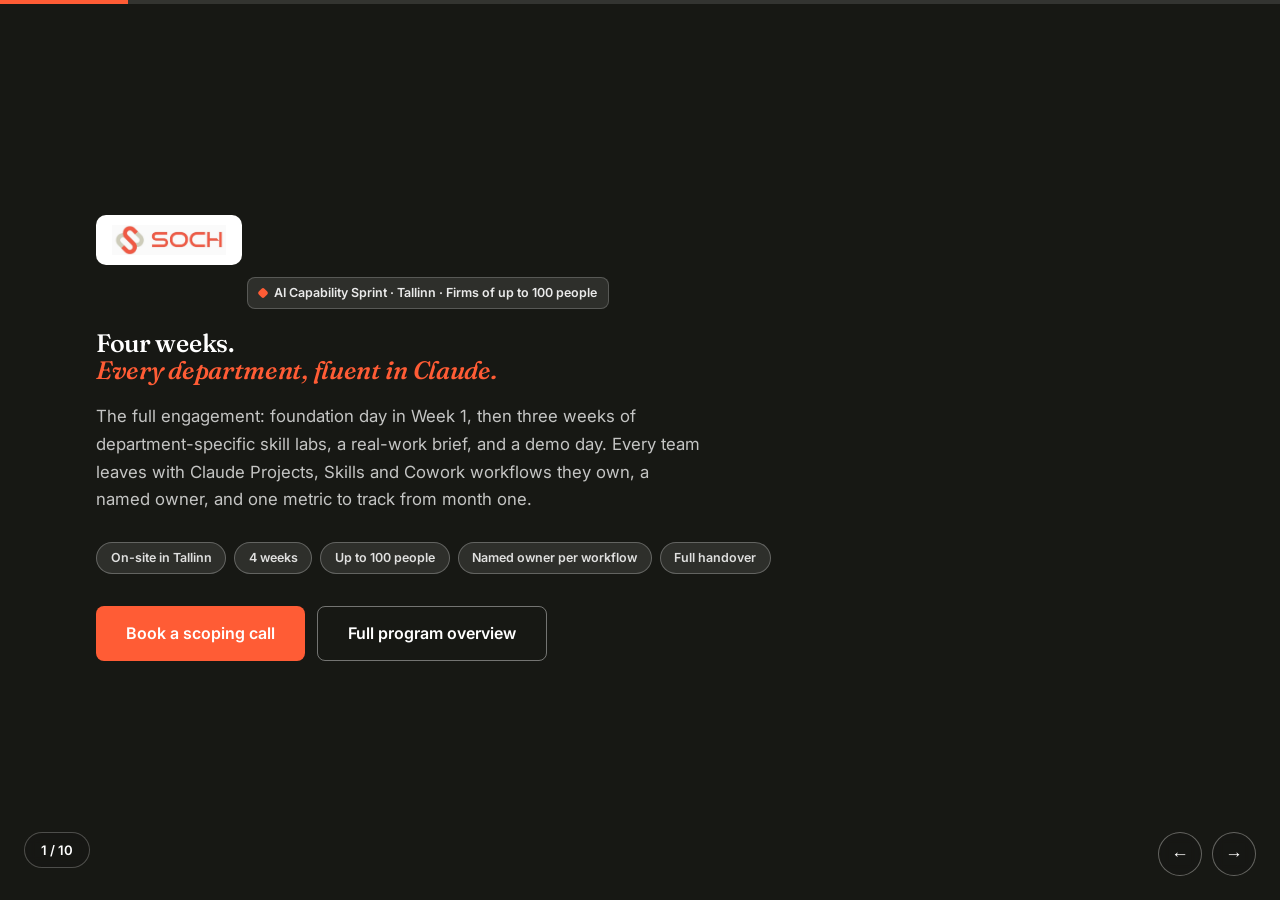
==== commit 79bc05cf: "Update: reposition site around the Claude ecosystem (chat/Projects, Cowork, Skills) — drop n8n - Her" ====
--- a/ai-capability-sprint.html
+++ b/ai-capability-sprint.html
@@ -4,7 +4,7 @@
 <meta charset="UTF-8">
 <meta name="viewport" content="width=device-width, initial-scale=1.0">
 <title>AI Capability Sprint — Soch</title>
-<meta name="description" content="Four weeks. Every department builds its own automation. Named owner per workflow, one metric per team, full handover — Tallinn firms of up to 100 people.">
+<meta name="description" content="Four weeks. Every department builds its own Claude Projects, Skills and Cowork workflows. Named owner per workflow, one metric per team, full handover — Tallinn firms of up to 100 people.">
 <link rel="preconnect" href="https://fonts.googleapis.com">
 <link rel="preconnect" href="https://fonts.gstatic.com" crossorigin>
 <link href="https://fonts.googleapis.com/css2?family=Fraunces:ital,opsz,wght@0,9..144,400;0,9..144,540;1,9..144,540&family=Inter:wght@400;500;600;700&display=swap" rel="stylesheet">
@@ -154,8 +154,8 @@
     <div class="inner">
       <div class="logo-tile"><img src="assets/logo-lockup.png" alt="Soch"></div>
       <span class="eyebrow">AI Capability Sprint · Tallinn · Firms of up to 100 people</span>
-      <h1>Four weeks.<br><em class="italic text-brand">Every department, running on AI.</em></h1>
-      <p class="lead" style="margin-top:1.25rem;max-width:38rem">The full engagement: foundation day in Week 1, then three weeks of department-specific build labs, a real-work brief, and a demo day. Every team leaves with an automation they own, a named owner, and one metric to track from month one.</p>
+      <h1>Four weeks.<br><em class="italic text-brand">Every department, fluent in Claude.</em></h1>
+      <p class="lead" style="margin-top:1.25rem;max-width:38rem">The full engagement: foundation day in Week 1, then three weeks of department-specific skill labs, a real-work brief, and a demo day. Every team leaves with Claude Projects, Skills and Cowork workflows they own, a named owner, and one metric to track from month one.</p>
       <div class="chips">
         <span class="chip">On-site in Tallinn</span>
         <span class="chip">4 weeks</span>
@@ -175,7 +175,7 @@
     <div class="inner">
       <span class="eyebrow">The track</span>
       <h2>Setup Day is week one.<br><em class="italic text-brand">The Sprint is all four.</em></h2>
-      <p class="lead" style="margin-top:1rem;max-width:42rem">The AI Setup Day installs the foundation — Claude on every device, Workspace connected, first automations running. The Capability Sprint extends that into a structured four-week programme where each department builds its own capability on its own real work.</p>
+      <p class="lead" style="margin-top:1rem;max-width:42rem">The AI Setup Day installs the foundation — Claude.ai Team on every device, Projects configured, Cowork delegating its first task. The Capability Sprint extends that into a structured four-week programme where each department builds its own capability across the Claude ecosystem, on its own real work.</p>
       <div class="g2" style="margin-top:2rem">
         <div class="card">
           <h3>AI Setup Day alone</h3>
@@ -183,7 +183,7 @@
         </div>
         <div class="card">
           <h3>AI Capability Sprint (this)</h3>
-          <p>Four weeks. Each department builds its own assistant on its actual work — not toy examples. Ends with a demo day and a handover pack the firm owns permanently.</p>
+          <p>Four weeks. Each department builds its own Claude Projects, Skills and Cowork workflows on its actual work — not toy examples. Ends with a demo day and a handover pack the firm owns permanently.</p>
         </div>
       </div>
     </div>
@@ -195,10 +195,10 @@
       <span class="eyebrow">The programme</span>
       <h2>Four weeks.<br><em class="italic text-brand">Structured to stick.</em></h2>
       <div class="g4" style="margin-top:2rem">
-        <div class="week-card"><div class="week-num">1</div><span class="week-badge">Week 1</span><h3>Foundation Day</h3><p>On-site in Tallinn. Claude on every device, Workspace connected, n8n workspace stood up, first automation live. Data-handling walkthrough + AI use policy.</p></div>
-        <div class="week-card"><div class="week-num">2</div><span class="week-badge">Week 2</span><h3>Build Labs</h3><p>Each department splits into tracks and builds its own assistant — drafting, analysis, client comms, reporting. Every lab runs on your real work and real documents.</p></div>
+        <div class="week-card"><div class="week-num">1</div><span class="week-badge">Week 1</span><h3>Foundation Day</h3><p>On-site in Tallinn. Claude.ai Team on every device, Projects configured, Cowork delegating its first task. Data-handling walkthrough + AI use policy.</p></div>
+        <div class="week-card"><div class="week-num">2</div><span class="week-badge">Week 2</span><h3>Skill Labs</h3><p>Each department splits into tracks and builds its own Claude Projects, Skills and Cowork workflows — drafting, analysis, client comms, reporting. Every lab runs on your real work and real documents.</p></div>
         <div class="week-card"><div class="week-num">3</div><span class="week-badge">Week 3</span><h3>Real-Work Brief</h3><p>Each person runs one real deliverable through the new setup during a normal week. Time logged before and after. Review session tunes what didn't work perfectly.</p></div>
-        <div class="week-card"><div class="week-num">4</div><span class="week-badge">Week 4</span><h3>Demo Day</h3><p>Each team demos its automation to the whole firm. Named owners confirmed, metrics set. Handover pack delivered — prompts, workflows, policies — owned in-house forever.</p></div>
+        <div class="week-card"><div class="week-num">4</div><span class="week-badge">Week 4</span><h3>Demo Day</h3><p>Each team demos what it built to the whole firm. Named owners confirmed, metrics set. Handover pack delivered — prompts, Projects, Skills, Cowork workflows, policies — owned in-house forever.</p></div>
       </div>
     </div>
   </section>
@@ -219,7 +219,7 @@
         </div>
         <div class="card">
           <ul class="check">
-            <li>n8n workspace stood up with Soch's first automation deployed</li>
+            <li>Claude Cowork installed and delegating its first real task on your files</li>
             <li>Data-handling walkthrough and hallucination protocol covered</li>
             <li>Firm's one-page AI use policy reviewed and adopted</li>
             <li>Clear next step per person going into Week 2</li>
@@ -232,11 +232,11 @@
   <!-- 5 · WEEK 2 DETAIL -->
   <section class="slide slide-forest">
     <div class="inner">
-      <span class="eyebrow">Week 2 · Build Labs</span>
-      <h2>Learn to use AI well.<br><em class="italic text-brand">Then own the automations.</em></h2>
-      <p class="lead" style="margin-top:1rem;max-width:42rem">The firm splits into department tracks. Each track focuses first on using Claude well — prompting precisely, building Claude Projects with the right context, integrating AI into daily work. Soch arrives with each department's core automations already built in n8n; the labs hand them over and teach the team to modify and extend them. What's covered depends on the industry curriculum:</p>
+      <span class="eyebrow">Week 2 · Skill Labs</span>
+      <h2>Learn to use Claude well.<br><em class="italic text-brand">Then build your own.</em></h2>
+      <p class="lead" style="margin-top:1rem;max-width:42rem">The firm splits into department tracks. Each track focuses first on using Claude well — prompting precisely, building Claude Projects with the right context — then builds its own capability: reusable Skills that capture the team's output formats, tone and templates, and Cowork workflows that run the repetitive multi-step jobs. Everything is theirs to keep and extend. What's covered depends on the industry curriculum:</p>
       <div class="g2" style="margin-top:1.75rem">
-        <div class="card"><h3>Law firms</h3><p>Drafting engine on your templates + precedents, document review, research memo protocol, insolvency filing automation.</p></div>
+        <div class="card"><h3>Law firms</h3><p>Drafting engine on your templates + precedents, document review, research memo protocol, insolvency filing workflow.</p></div>
         <div class="card"><h3>Accounting &amp; fintech</h3><p>Document intake &amp; classification, client communication desk, month-end close assistant, onboarding &amp; KYC pack builder.</p></div>
         <div class="card"><h3>HR &amp; recruitment</h3><p>CV screening against your scorecards, interview-note synthesis, outreach in each consultant's voice, market mapping &amp; longlists.</p></div>
         <div class="card"><h3>Marketing &amp; creative</h3><p>Tone-of-voice engine per client, brief and proposal scaffolding, self-writing client reports, content variant production at scale.</p></div>
@@ -263,11 +263,11 @@
     <div class="inner">
       <span class="eyebrow">Week 4 · Demo Day &amp; Handover</span>
       <h2>Owned, measured,<br><em class="italic text-brand">handed over.</em></h2>
-      <p class="lead" style="margin-top:1rem;max-width:40rem">The final week is a demo and a transfer, not a graduation ceremony. Every automation gets a named owner, a tracked metric, and ends up in a handover pack the firm keeps permanently.</p>
+      <p class="lead" style="margin-top:1rem;max-width:40rem">The final week is a demo and a transfer, not a graduation ceremony. Every workflow gets a named owner, a tracked metric, and ends up in a handover pack the firm keeps permanently.</p>
       <div class="phases" style="margin-top:1.75rem">
         <div class="phase">
           <div><div class="phase-label">Morning</div><div class="phase-num">Demo</div></div>
-          <div><h3>Each team presents</h3><p>Every department demos its working automation to the whole firm — live, on real work. Named owner introduced alongside each workflow.</p></div>
+          <div><h3>Each team presents</h3><p>Every department demos what it built to the whole firm — live, on real work. Named owner introduced alongside each workflow.</p></div>
         </div>
         <div class="rule-h"></div>
         <div class="phase">
@@ -277,7 +277,7 @@
         <div class="rule-h"></div>
         <div class="phase">
           <div><div class="phase-label">Handover</div><div class="phase-num">Pack</div></div>
-          <div><h3>Prompt library, workflows, policy</h3><p>Everything documented and transferred: prompt library, n8n workflow files, AI use policy, scorecard templates, TOV projects — all in your Drive, owned by your team, zero dependency on Soch.</p></div>
+          <div><h3>Projects, Skills, workflows, policy</h3><p>Everything documented and transferred: prompt library, Claude Projects, Skills, Cowork workflows, AI use policy, scorecard templates — all in your Drive, owned by your team, zero dependency on Soch.</p></div>
         </div>
       </div>
     </div>
@@ -293,7 +293,7 @@
           <h3 style="color:#fff;margin-bottom:1rem">This is for you if…</h3>
           <ul class="check">
             <li>You have up to 100 people in your firm</li>
-            <li>You want each function to build its own automation — not just use Claude personally</li>
+            <li>You want each function to build its own Skills and Cowork workflows — not just use Claude personally</li>
             <li>You want a named owner and a tracked metric from each department</li>
             <li>You want to end with a handover pack your team owns, with no dependency on Soch</li>
             <li>You want a demo day the whole firm attends — proof of capability, not just training</li>
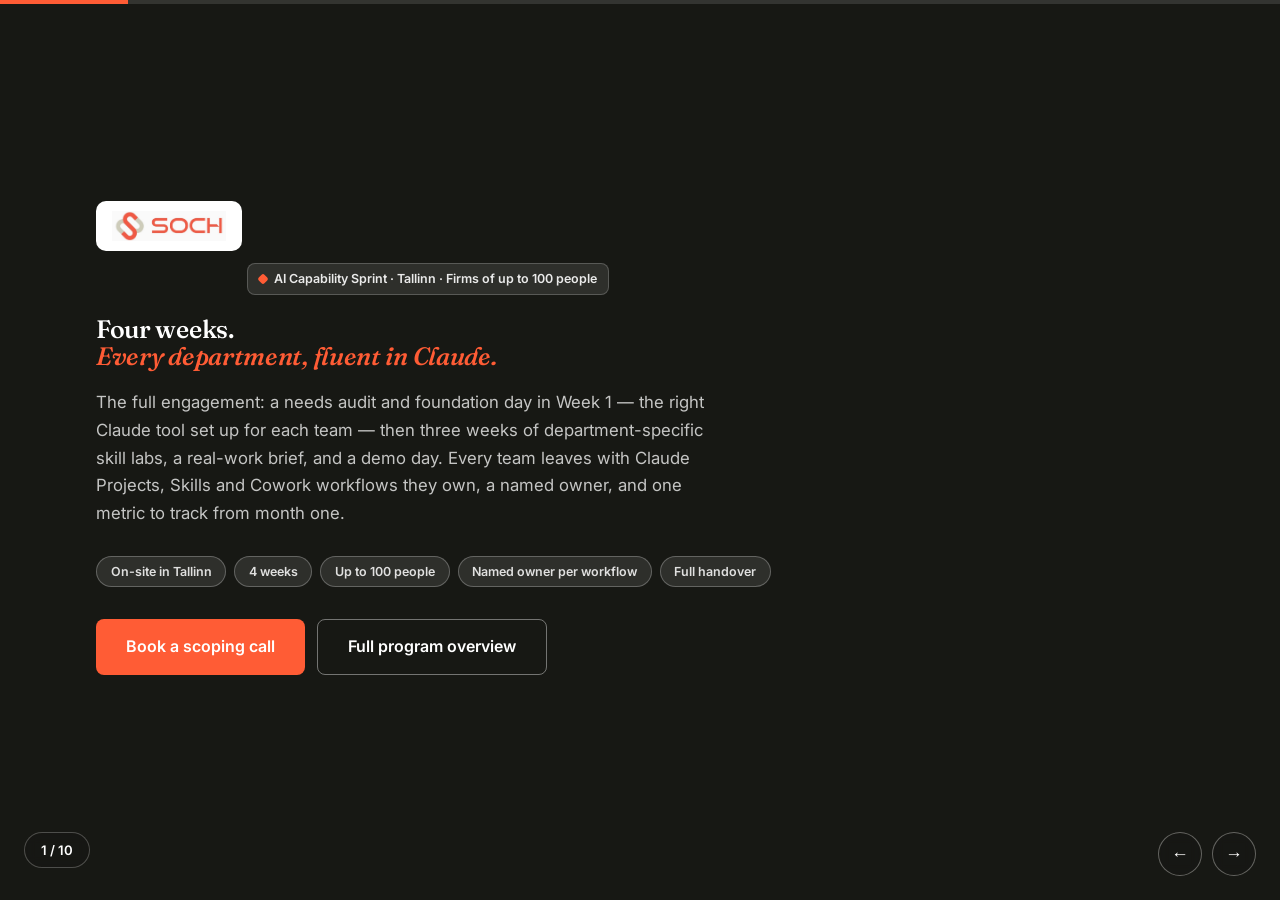
==== commit c751ad25: "Update: audit-led positioning — we assess needs, then prescribe the right Claude tool per team - Her" ====
--- a/ai-capability-sprint.html
+++ b/ai-capability-sprint.html
@@ -155,7 +155,7 @@
       <div class="logo-tile"><img src="assets/logo-lockup.png" alt="Soch"></div>
       <span class="eyebrow">AI Capability Sprint · Tallinn · Firms of up to 100 people</span>
       <h1>Four weeks.<br><em class="italic text-brand">Every department, fluent in Claude.</em></h1>
-      <p class="lead" style="margin-top:1.25rem;max-width:38rem">The full engagement: foundation day in Week 1, then three weeks of department-specific skill labs, a real-work brief, and a demo day. Every team leaves with Claude Projects, Skills and Cowork workflows they own, a named owner, and one metric to track from month one.</p>
+      <p class="lead" style="margin-top:1.25rem;max-width:38rem">The full engagement: a needs audit and foundation day in Week 1 — the right Claude tool set up for each team — then three weeks of department-specific skill labs, a real-work brief, and a demo day. Every team leaves with Claude Projects, Skills and Cowork workflows they own, a named owner, and one metric to track from month one.</p>
       <div class="chips">
         <span class="chip">On-site in Tallinn</span>
         <span class="chip">4 weeks</span>
@@ -175,7 +175,7 @@
     <div class="inner">
       <span class="eyebrow">The track</span>
       <h2>Setup Day is week one.<br><em class="italic text-brand">The Sprint is all four.</em></h2>
-      <p class="lead" style="margin-top:1rem;max-width:42rem">The AI Setup Day installs the foundation — Claude.ai Team on every device, Projects configured, Cowork delegating its first task. The Capability Sprint extends that into a structured four-week programme where each department builds its own capability across the Claude ecosystem, on its own real work.</p>
+      <p class="lead" style="margin-top:1rem;max-width:42rem">The AI Setup Day is the audit and foundation — we map the right Claude tool to each person and set it up. The Capability Sprint extends that into a structured four-week programme where each department builds its own capability across the Claude ecosystem, on its own real work.</p>
       <div class="g2" style="margin-top:2rem">
         <div class="card">
           <h3>AI Setup Day alone</h3>
@@ -195,7 +195,7 @@
       <span class="eyebrow">The programme</span>
       <h2>Four weeks.<br><em class="italic text-brand">Structured to stick.</em></h2>
       <div class="g4" style="margin-top:2rem">
-        <div class="week-card"><div class="week-num">1</div><span class="week-badge">Week 1</span><h3>Foundation Day</h3><p>On-site in Tallinn. Claude.ai Team on every device, Projects configured, Cowork delegating its first task. Data-handling walkthrough + AI use policy.</p></div>
+        <div class="week-card"><div class="week-num">1</div><span class="week-badge">Week 1</span><h3>Audit &amp; Foundation</h3><p>On-site in Tallinn. Needs audit → tooling map, then the right Claude tool set up per person — chat, Projects, Cowork or Code. Data-handling walkthrough + AI use policy.</p></div>
         <div class="week-card"><div class="week-num">2</div><span class="week-badge">Week 2</span><h3>Skill Labs</h3><p>Each department splits into tracks and builds its own Claude Projects, Skills and Cowork workflows — drafting, analysis, client comms, reporting. Every lab runs on your real work and real documents.</p></div>
         <div class="week-card"><div class="week-num">3</div><span class="week-badge">Week 3</span><h3>Real-Work Brief</h3><p>Each person runs one real deliverable through the new setup during a normal week. Time logged before and after. Review session tunes what didn't work perfectly.</p></div>
         <div class="week-card"><div class="week-num">4</div><span class="week-badge">Week 4</span><h3>Demo Day</h3><p>Each team demos what it built to the whole firm. Named owners confirmed, metrics set. Handover pack delivered — prompts, Projects, Skills, Cowork workflows, policies — owned in-house forever.</p></div>
@@ -206,14 +206,14 @@
   <!-- 4 · WEEK 1 DETAIL -->
   <section class="slide slide-dark">
     <div class="inner">
-      <span class="eyebrow">Week 1 · Foundation Day</span>
-      <h2>Everyone set up.<br><em class="italic text-brand">Before we leave the building.</em></h2>
-      <p class="lead" style="margin-top:1rem;max-width:40rem">The foundation day is the same across all industries and firm sizes. By the end of 3.5 hours on-site, every person in the session has:</p>
+      <span class="eyebrow">Week 1 · Audit &amp; Foundation</span>
+      <h2>Audited, then set up.<br><em class="italic text-brand">Before we leave the building.</em></h2>
+      <p class="lead" style="margin-top:1rem;max-width:40rem">Week 1 opens with a needs audit and a tooling map, then we set up the right Claude tool for each person. By the end of the on-site day, everyone has:</p>
       <div class="g2" style="margin-top:1.75rem">
         <div class="card">
           <ul class="check">
-            <li>Claude.ai Team account set up and configured</li>
-            <li>Claude Projects loaded with the firm's templates, tone guide and SOPs</li>
+            <li>A tooling map matching each person to the Claude tool their work needs</li>
+            <li>Claude.ai Team account set up, with a Project loaded with the firm's templates and tone where it fits</li>
             <li>Google Workspace fully connected (Gmail, Drive, Sheets, Calendar)</li>
           </ul>
         </div>
